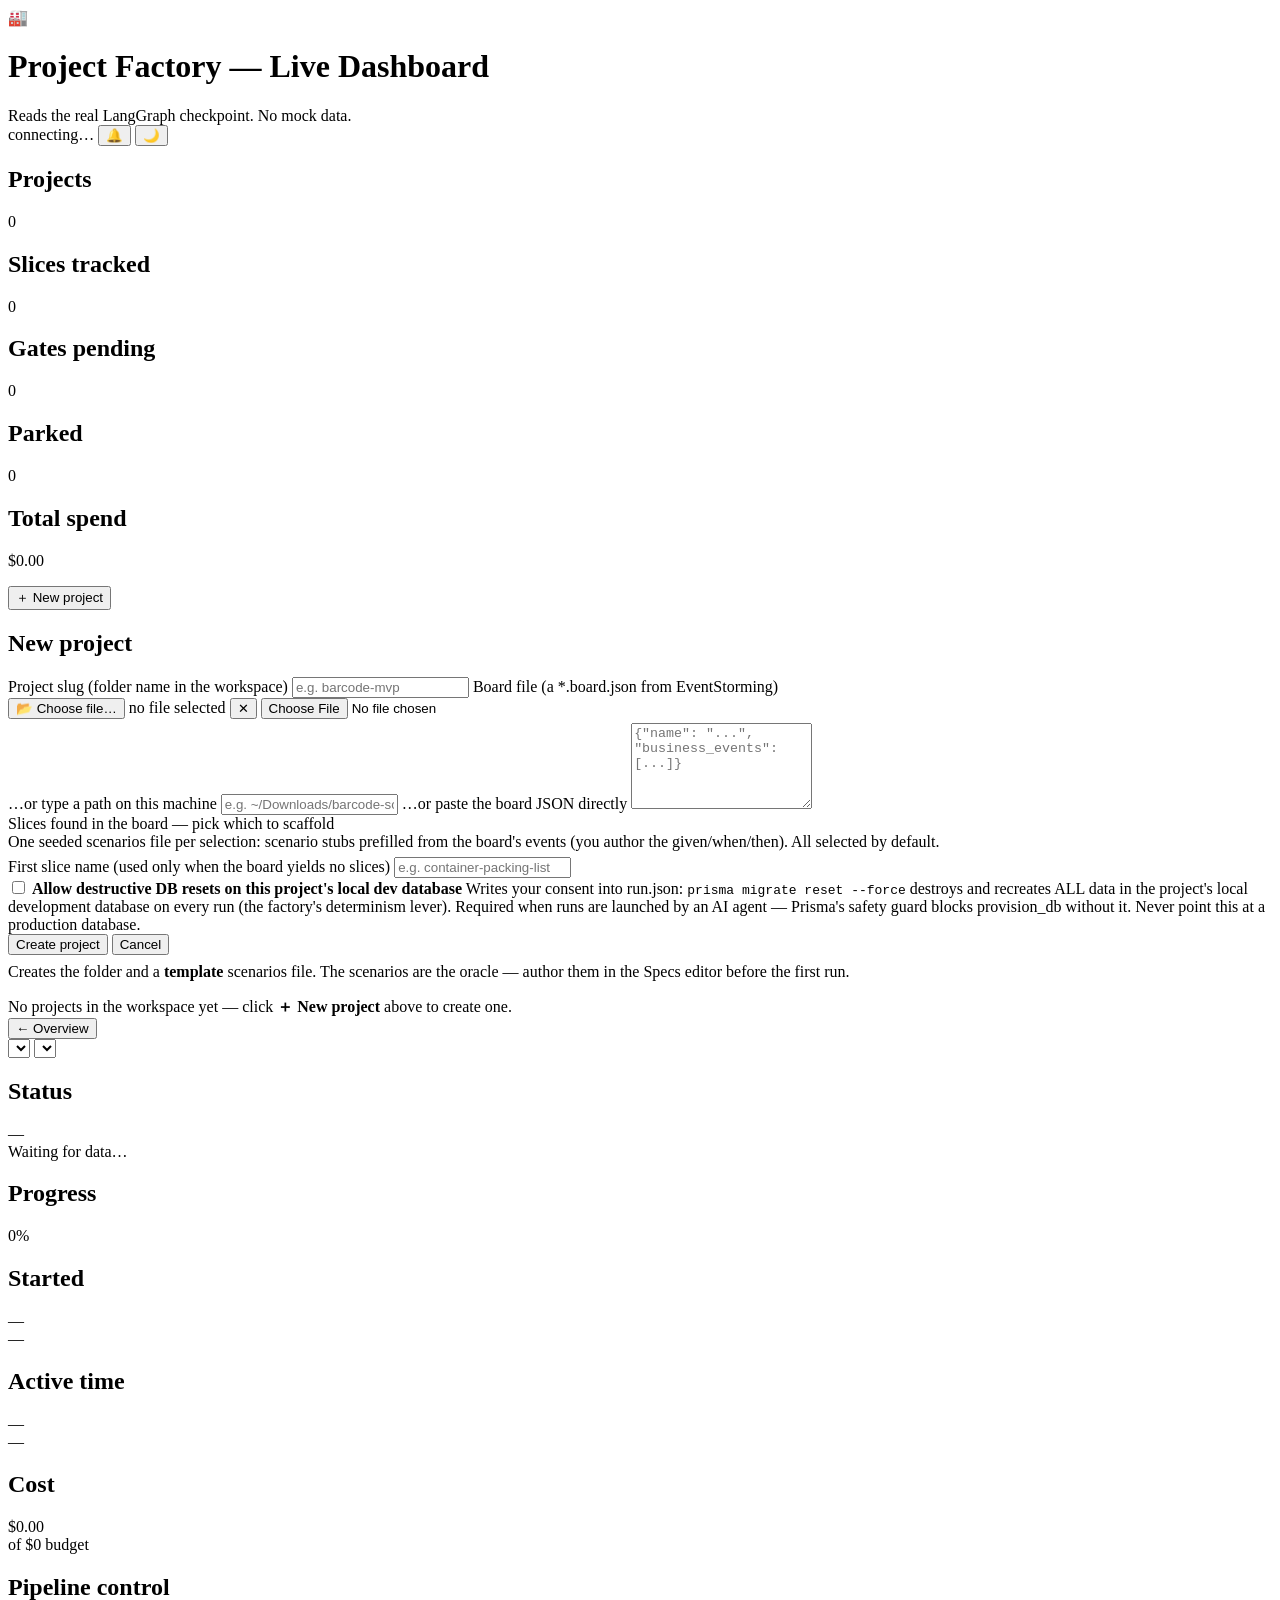
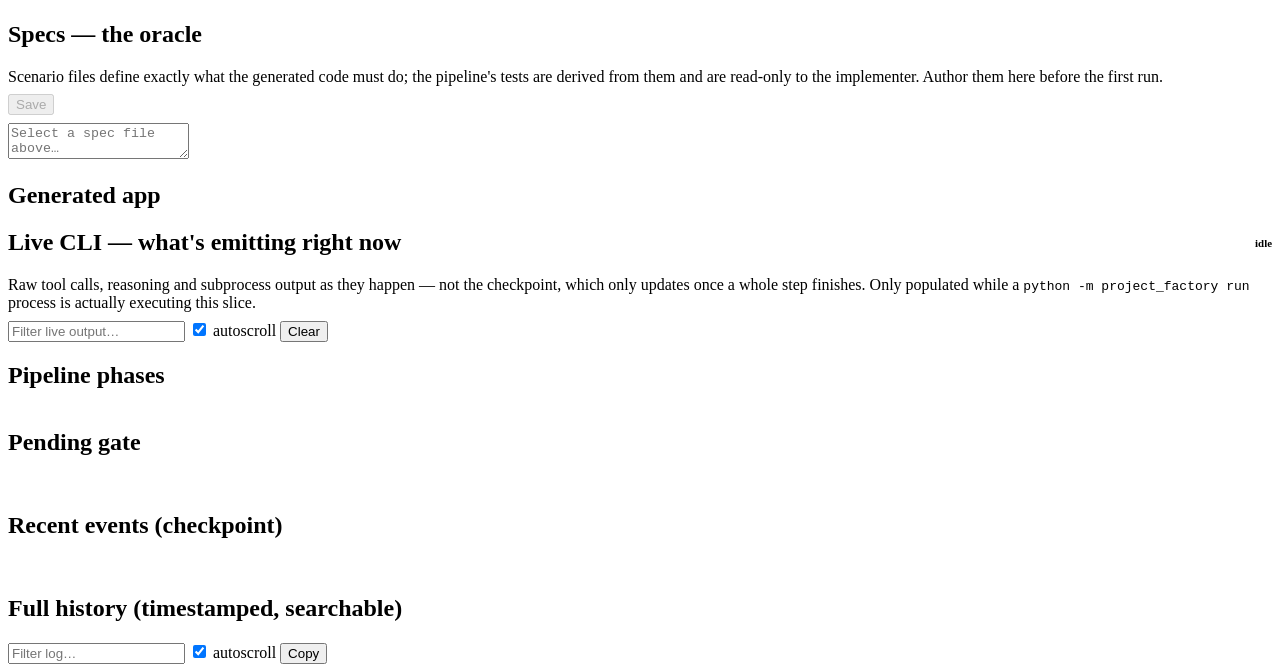
==== dashboard/static/index.html @ 782e82d9 "feat(dashboard): active time + per-step timing from live-log activity spans Wall-clock elapsed (last" ====
<!DOCTYPE html>
<html lang="en">
<head>
<meta charset="UTF-8" />
<meta name="viewport" content="width=device-width, initial-scale=1.0" />
<title>Project Factory — Live Dashboard</title>
<link rel="icon" href="data:image/svg+xml,<svg xmlns=%22http://www.w3.org/2000/svg%22 viewBox=%220 0 100 100%22><text y=%22.9em%22 font-size=%2290%22>🏭</text></svg>" />
<link rel="stylesheet" href="/static/styles.css?v=3" />
</head>
<body>
  <div class="page">
    <div class="topbar">
      <div class="brand">
        <div class="logo">🏭</div>
        <div>
          <h1>Project Factory — Live Dashboard</h1>
          <div class="subtitle">Reads the real LangGraph checkpoint. No mock data.</div>
        </div>
      </div>
      <div class="topbar-actions">
        <span class="badge live" id="conn-badge">connecting…</span>
        <button class="icon-btn" id="notify-btn" title="Enable browser notifications">🔔</button>
        <button class="icon-btn" id="theme-btn" title="Toggle theme">🌙</button>
      </div>
    </div>

    <div class="health-strip" id="health-strip"></div>

    <!-- ===================== OVERVIEW ===================== -->
    <div id="overview-view">
      <div class="grid" style="margin-bottom:16px;">
        <div class="card"><h2>Projects</h2><div class="stat" id="fleet-projects">0</div></div>
        <div class="card"><h2>Slices tracked</h2><div class="stat" id="fleet-slices">0</div></div>
        <div class="card"><h2>Gates pending</h2><div class="stat" id="fleet-gates">0</div></div>
        <div class="card"><h2>Parked</h2><div class="stat" id="fleet-parked">0</div></div>
        <div class="card"><h2>Total spend</h2><div class="stat" id="fleet-cost">$0.00</div></div>
      </div>

      <div class="control-row" style="margin-bottom:16px;">
        <button class="btn btn-primary" id="new-project-btn">＋ New project</button>
        <span class="meta" id="workspace-note"></span>
      </div>

      <div class="card hidden control-form" id="new-project-card" style="margin-bottom:16px;">
        <h2>New project</h2>
        <label class="form-label">Project slug (folder name in the workspace)</label>
        <input id="np-slug" placeholder="e.g. barcode-mvp" />
        <label class="form-label">Board file (a *.board.json from EventStorming)</label>
        <div class="control-row" style="margin-bottom:4px;">
          <button class="btn" id="np-board-pick">📂 Choose file…</button>
          <span class="meta" id="np-board-file-name">no file selected</span>
          <button class="btn hidden" id="np-board-clear">✕</button>
          <input type="file" id="np-board-file" accept=".json,application/json" class="hidden" />
        </div>
        <label class="form-label">…or type a path on this machine</label>
        <input id="np-board-path" placeholder="e.g. ~/Downloads/barcode-sorting-inventory-mvp.board.json" />
        <label class="form-label">…or paste the board JSON directly</label>
        <textarea id="np-board-json" placeholder='{"name": "...", "business_events": [...]}' style="min-height:80px;"></textarea>

        <div id="np-slices" class="hidden">
          <label class="form-label">Slices found in the board — pick which to scaffold</label>
          <div class="meta" style="margin-bottom:6px;">
            One seeded scenarios file per selection: scenario stubs prefilled from the board's events
            (you author the given/when/then). All selected by default.
          </div>
          <div id="np-slices-list"></div>
        </div>

        <div id="np-fallback-slice">
          <label class="form-label">First slice name (used only when the board yields no slices)</label>
          <input id="np-slice-name" placeholder="e.g. container-packing-list" />
        </div>

        <label class="slice-candidate" style="margin-top:10px;">
          <input type="checkbox" id="np-consent" />
          <span><b>Allow destructive DB resets on this project's local dev database</b>
            <span class="meta">Writes your consent into run.json: <code>prisma migrate reset --force</code>
            destroys and recreates ALL data in the project's local development database on every run
            (the factory's determinism lever). Required when runs are launched by an AI agent — Prisma's
            safety guard blocks provision_db without it. Never point this at a production database.</span>
          </span>
        </label>
        <div class="control-row">
          <button class="btn btn-primary" id="np-create">Create project</button>
          <button class="btn" id="np-cancel">Cancel</button>
          <span class="meta" id="np-status"></span>
        </div>
        <div class="meta" style="margin-top:8px;">
          Creates the folder and a <b>template</b> scenarios file. The scenarios are the
          oracle — author them in the Specs editor before the first run.
        </div>
      </div>

      <div class="overview-grid" id="overview-grid"></div>
      <div class="empty-note hidden" id="overview-empty">
        No projects in the workspace yet — click <b>＋ New project</b> above to create one.
      </div>
    </div>

    <!-- ===================== DETAIL ===================== -->
    <div id="detail-view" class="hidden">
      <div class="detail-header">
        <button class="link-btn" id="overview-btn">← Overview</button>
        <div class="detail-title" id="detail-title"></div>
        <div style="flex:1;"></div>
        <select id="project-select"></select>
        <select id="slice-select"></select>
      </div>

      <div class="grid">
        <div class="card">
          <h2>Status</h2>
          <div class="stat" id="status-stat">—</div>
          <div class="meta" id="status-meta">Waiting for data…</div>
        </div>
        <div class="card">
          <h2>Progress</h2>
          <div class="stat" id="progress-stat">0%</div>
          <div class="bar"><div class="bar-fill" id="progress-bar" style="width:0%"></div></div>
        </div>
        <div class="card">
          <h2>Started</h2>
          <div class="stat" id="started-stat">—</div>
          <div class="meta" id="started-meta">—</div>
        </div>
        <div class="card">
          <h2>Active time</h2>
          <div class="stat" id="elapsed-stat">—</div>
          <div class="meta" id="elapsed-meta">—</div>
        </div>
        <div class="card">
          <h2>Cost</h2>
          <div class="stat" id="cost-stat">$0.00</div>
          <div class="meta" id="cost-meta">of $0 budget</div>
          <div class="bar"><div class="bar-fill" id="cost-bar" style="width:0%"></div></div>
          <div class="cost-agents" id="cost-agents"></div>
        </div>
      </div>

      <div class="card" style="margin-top:16px;">
        <h2>Pipeline control</h2>
        <div id="control-panel"></div>
      </div>

      <div class="card" style="margin-top:16px;">
        <h2>Specs — the oracle</h2>
        <div class="meta" style="margin-bottom:8px;">
          Scenario files define exactly what the generated code must do; the pipeline's tests are derived
          from them and are read-only to the implementer. Author them here before the first run.
        </div>
        <div class="control-row" style="margin-bottom:8px;">
          <span id="spec-tabs"></span>
          <span style="flex:1;"></span>
          <button class="btn btn-primary" id="spec-save" disabled>Save</button>
          <span class="meta" id="spec-status"></span>
        </div>
        <textarea id="spec-editor" class="spec-editor" spellcheck="false"
                  placeholder="Select a spec file above…"></textarea>
      </div>

      <div class="card hidden" id="stack-card" style="margin-top:16px;">
        <h2>Generated app</h2>
        <div class="meta" id="stack-meta"></div>
        <div class="stack-links" id="stack-links"></div>
        <div class="meta" id="stack-repo"></div>
      </div>

      <div class="card" style="margin-top:16px;">
        <h2 style="display:flex; align-items:center; gap:8px;">
          Live CLI — what's emitting right now
          <span class="badge" id="live-badge" style="margin-left:auto; font-size:0.68rem;">idle</span>
        </h2>
        <div class="meta" style="margin-bottom:8px;">
          Raw tool calls, reasoning and subprocess output as they happen — not the checkpoint, which only
          updates once a whole step finishes. Only populated while a <code>python -m project_factory run</code>
          process is actually executing this slice.
        </div>
        <div class="log-toolbar">
          <input type="text" id="live-search" placeholder="Filter live output…" />
          <label><input type="checkbox" id="live-autoscroll" checked /> autoscroll</label>
          <button class="copy-btn" id="live-clear">Clear</button>
        </div>
        <div class="log" id="live-log"></div>
      </div>

      <div class="grid" style="grid-template-columns: 1.3fr 1fr; margin-top: 16px; align-items: start;">
        <div class="card">
          <h2>Pipeline phases</h2>
          <ul class="phases" id="phases"></ul>
        </div>

        <div style="display:flex; flex-direction:column; gap:16px;">
          <div class="card hidden" id="gate-card">
            <h2>Pending gate</h2>
            <div class="gate-panel" id="gate-panel"></div>
          </div>
          <div class="card">
            <h2>Recent events (checkpoint)</h2>
            <div class="log" id="log"></div>
          </div>
          <div class="card">
            <h2>Full history (timestamped, searchable)</h2>
            <div class="log-toolbar">
              <input type="text" id="log-search" placeholder="Filter log…" />
              <label><input type="checkbox" id="log-autoscroll" checked /> autoscroll</label>
              <button class="copy-btn" id="log-copy">Copy</button>
            </div>
            <div class="log" id="activity-log"></div>
          </div>
        </div>
      </div>
    </div>
  </div>

<script src="/static/app.js?v=3"></script>
</body>
</html>
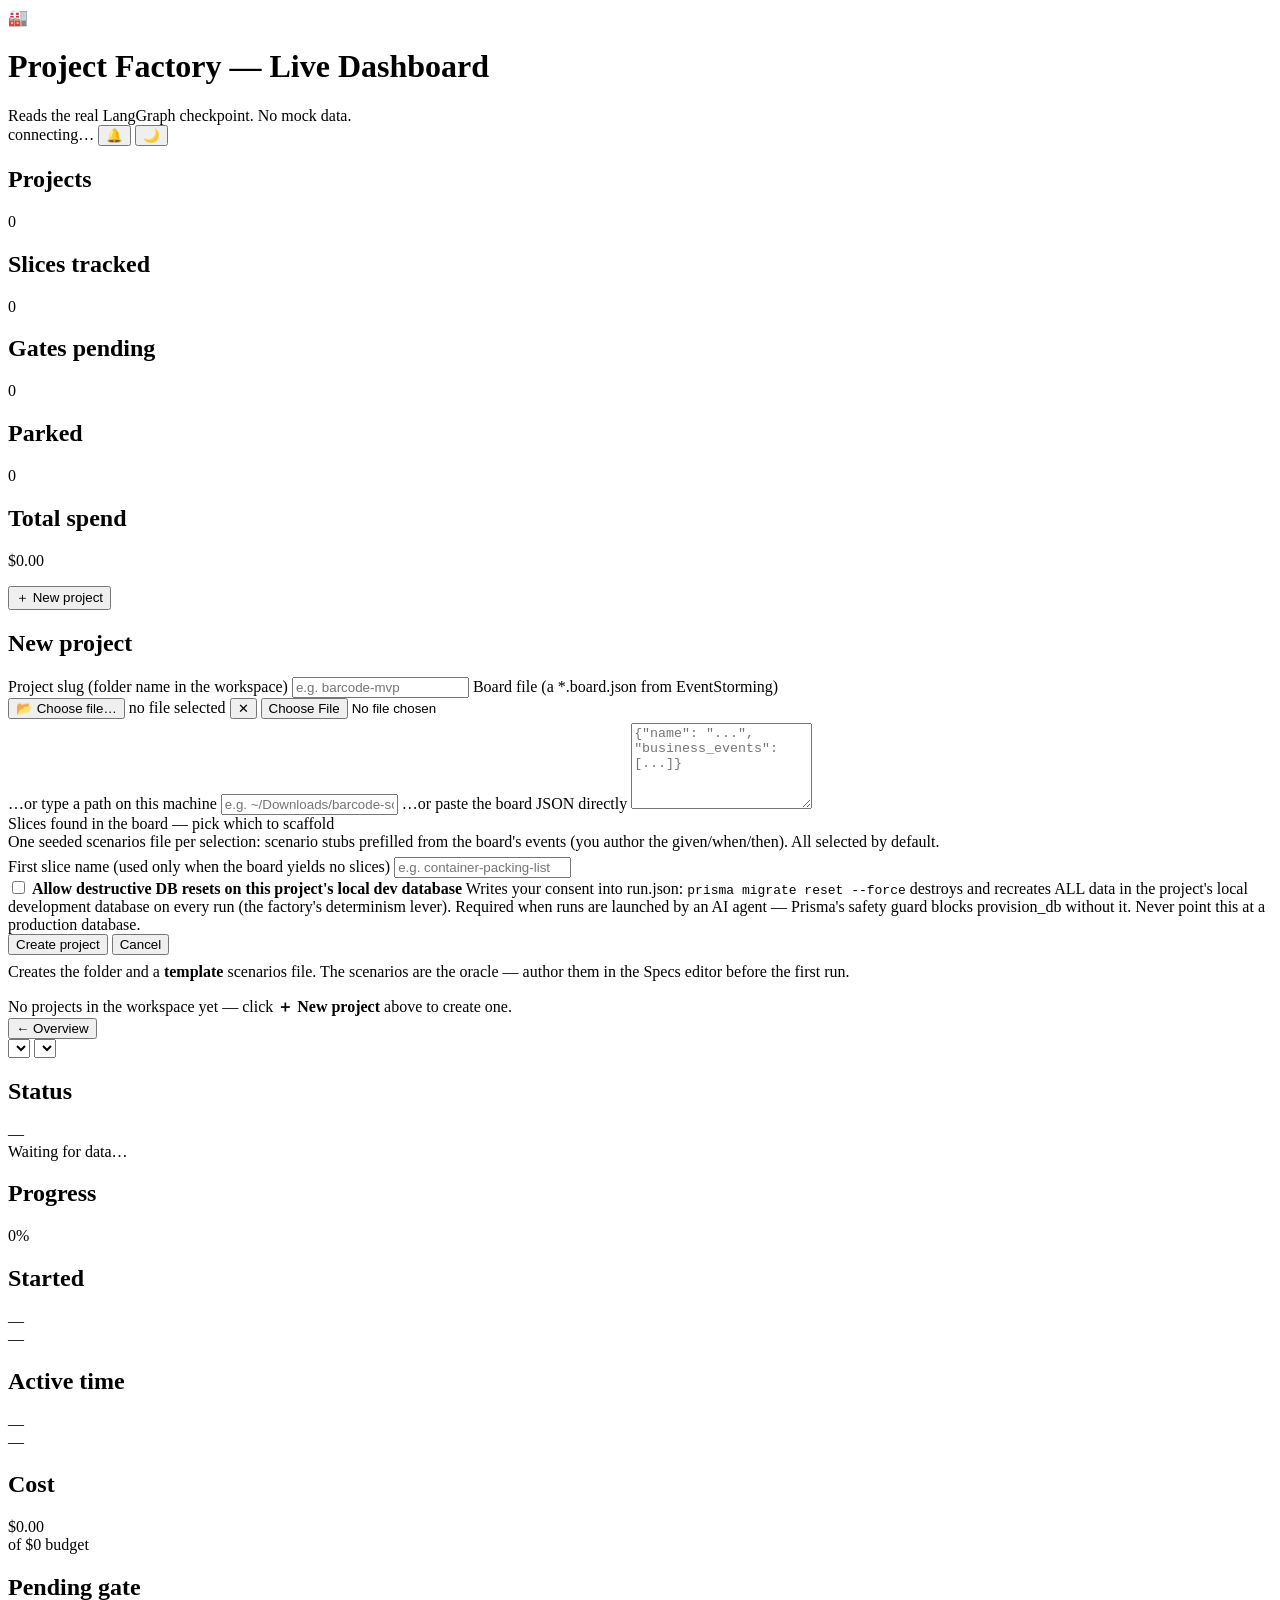
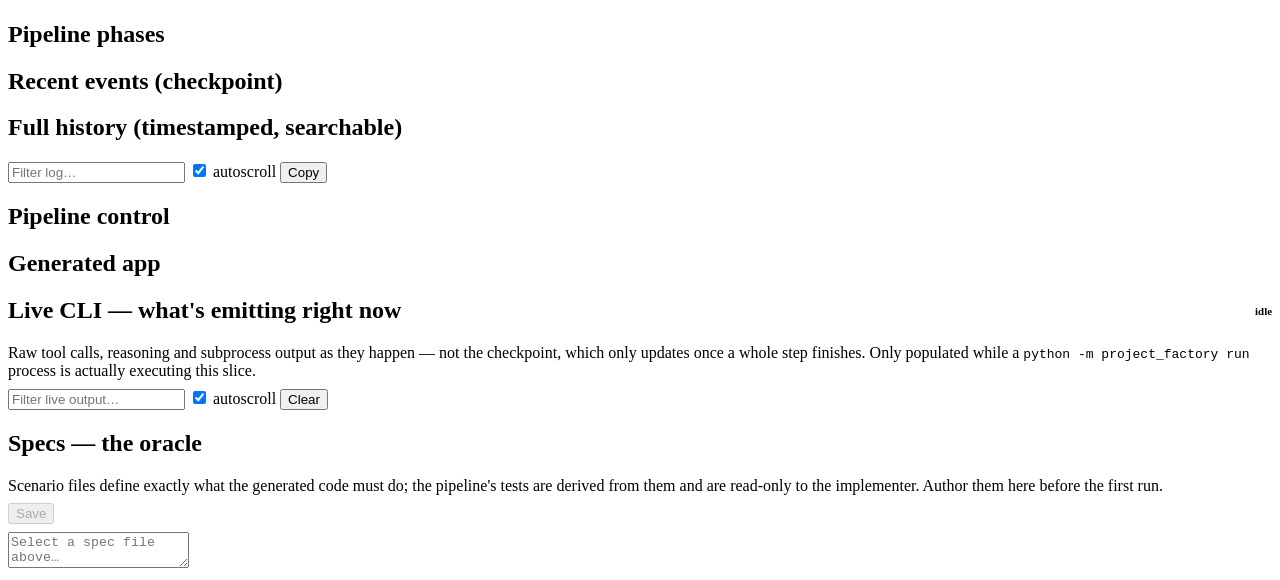
==== commit ccec7448: "feat(dashboard): two-column detail layout, gate banner, hover cost breakdown - Pipeline phases promo" ====
--- a/dashboard/static/index.html
+++ b/dashboard/static/index.html
@@ -5,7 +5,7 @@
 <meta name="viewport" content="width=device-width, initial-scale=1.0" />
 <title>Project Factory — Live Dashboard</title>
 <link rel="icon" href="data:image/svg+xml,<svg xmlns=%22http://www.w3.org/2000/svg%22 viewBox=%220 0 100 100%22><text y=%22.9em%22 font-size=%2290%22>🏭</text></svg>" />
-<link rel="stylesheet" href="/static/styles.css?v=3" />
+<link rel="stylesheet" href="/static/styles.css?v=5" />
 </head>
 <body>
   <div class="page">
@@ -128,7 +128,7 @@
           <div class="stat" id="elapsed-stat">—</div>
           <div class="meta" id="elapsed-meta">—</div>
         </div>
-        <div class="card">
+        <div class="card cost-card">
           <h2>Cost</h2>
           <div class="stat" id="cost-stat">$0.00</div>
           <div class="meta" id="cost-meta">of $0 budget</div>
@@ -137,62 +137,19 @@
         </div>
       </div>
 
-      <div class="card" style="margin-top:16px;">
-        <h2>Pipeline control</h2>
-        <div id="control-panel"></div>
-      </div>
-
-      <div class="card" style="margin-top:16px;">
-        <h2>Specs — the oracle</h2>
-        <div class="meta" style="margin-bottom:8px;">
-          Scenario files define exactly what the generated code must do; the pipeline's tests are derived
-          from them and are read-only to the implementer. Author them here before the first run.
-        </div>
-        <div class="control-row" style="margin-bottom:8px;">
-          <span id="spec-tabs"></span>
-          <span style="flex:1;"></span>
-          <button class="btn btn-primary" id="spec-save" disabled>Save</button>
-          <span class="meta" id="spec-status"></span>
-        </div>
-        <textarea id="spec-editor" class="spec-editor" spellcheck="false"
-                  placeholder="Select a spec file above…"></textarea>
-      </div>
-
-      <div class="card hidden" id="stack-card" style="margin-top:16px;">
-        <h2>Generated app</h2>
-        <div class="meta" id="stack-meta"></div>
-        <div class="stack-links" id="stack-links"></div>
-        <div class="meta" id="stack-repo"></div>
-      </div>
-
-      <div class="card" style="margin-top:16px;">
-        <h2 style="display:flex; align-items:center; gap:8px;">
-          Live CLI — what's emitting right now
-          <span class="badge" id="live-badge" style="margin-left:auto; font-size:0.68rem;">idle</span>
-        </h2>
-        <div class="meta" style="margin-bottom:8px;">
-          Raw tool calls, reasoning and subprocess output as they happen — not the checkpoint, which only
-          updates once a whole step finishes. Only populated while a <code>python -m project_factory run</code>
-          process is actually executing this slice.
-        </div>
-        <div class="log-toolbar">
-          <input type="text" id="live-search" placeholder="Filter live output…" />
-          <label><input type="checkbox" id="live-autoscroll" checked /> autoscroll</label>
-          <button class="copy-btn" id="live-clear">Clear</button>
-        </div>
-        <div class="log" id="live-log"></div>
-      </div>
-
-      <div class="grid" style="grid-template-columns: 1.3fr 1fr; margin-top: 16px; align-items: start;">
-        <div class="card">
-          <h2>Pipeline phases</h2>
-          <ul class="phases" id="phases"></ul>
-        </div>
-
-        <div style="display:flex; flex-direction:column; gap:16px;">
-          <div class="card hidden" id="gate-card">
-            <h2>Pending gate</h2>
-            <div class="gate-panel" id="gate-panel"></div>
+      <!-- A pending gate is the one thing that needs a HUMAN — full-width
+           banner above everything so it can't be missed. -->
+      <div class="card hidden gate-banner" id="gate-card" style="margin-top:16px;">
+        <h2>Pending gate</h2>
+        <div class="gate-panel" id="gate-panel"></div>
+      </div>
+
+      <!-- Left: the pipeline story (phases first). Right: operational panels. -->
+      <div class="detail-columns" style="margin-top:16px;">
+        <div class="detail-col">
+          <div class="card">
+            <h2>Pipeline phases</h2>
+            <ul class="phases" id="phases"></ul>
           </div>
           <div class="card">
             <h2>Recent events (checkpoint)</h2>
@@ -208,10 +165,55 @@
             <div class="log" id="activity-log"></div>
           </div>
         </div>
+
+        <div class="detail-col">
+          <div class="card">
+            <h2>Pipeline control</h2>
+            <div id="control-panel"></div>
+          </div>
+          <div class="card hidden" id="stack-card">
+            <h2>Generated app</h2>
+            <div class="meta" id="stack-meta"></div>
+            <div class="stack-links" id="stack-links"></div>
+            <div class="meta" id="stack-repo"></div>
+          </div>
+          <div class="card">
+            <h2 style="display:flex; align-items:center; gap:8px;">
+              Live CLI — what's emitting right now
+              <span class="badge" id="live-badge" style="margin-left:auto; font-size:0.68rem;">idle</span>
+            </h2>
+            <div class="meta" style="margin-bottom:8px;">
+              Raw tool calls, reasoning and subprocess output as they happen — not the checkpoint, which only
+              updates once a whole step finishes. Only populated while a <code>python -m project_factory run</code>
+              process is actually executing this slice.
+            </div>
+            <div class="log-toolbar">
+              <input type="text" id="live-search" placeholder="Filter live output…" />
+              <label><input type="checkbox" id="live-autoscroll" checked /> autoscroll</label>
+              <button class="copy-btn" id="live-clear">Clear</button>
+            </div>
+            <div class="log" id="live-log"></div>
+          </div>
+          <div class="card">
+            <h2>Specs — the oracle</h2>
+            <div class="meta" style="margin-bottom:8px;">
+              Scenario files define exactly what the generated code must do; the pipeline's tests are derived
+              from them and are read-only to the implementer. Author them here before the first run.
+            </div>
+            <div class="control-row" style="margin-bottom:8px;">
+              <span id="spec-tabs"></span>
+              <span style="flex:1;"></span>
+              <button class="btn btn-primary" id="spec-save" disabled>Save</button>
+              <span class="meta" id="spec-status"></span>
+            </div>
+            <textarea id="spec-editor" class="spec-editor" spellcheck="false"
+                      placeholder="Select a spec file above…"></textarea>
+          </div>
+        </div>
       </div>
     </div>
   </div>
 
-<script src="/static/app.js?v=3"></script>
+<script src="/static/app.js?v=5"></script>
 </body>
 </html>
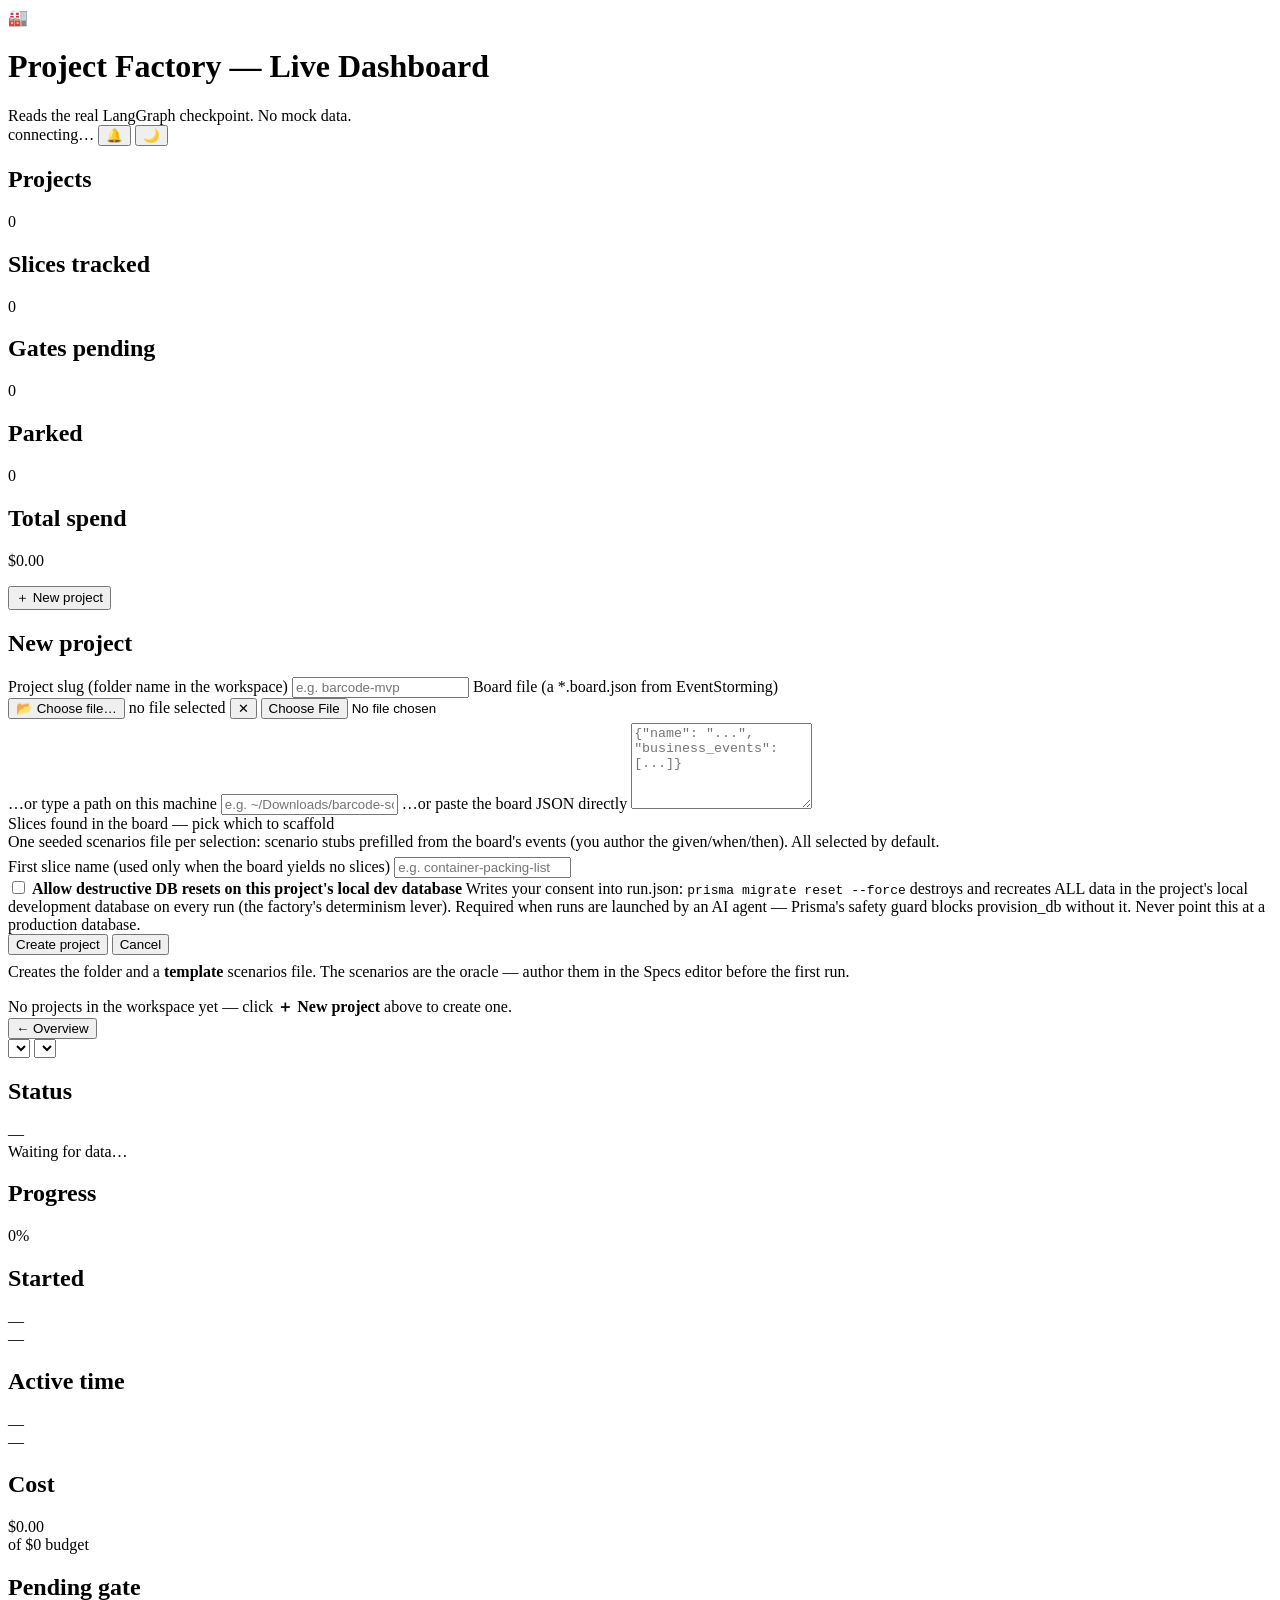
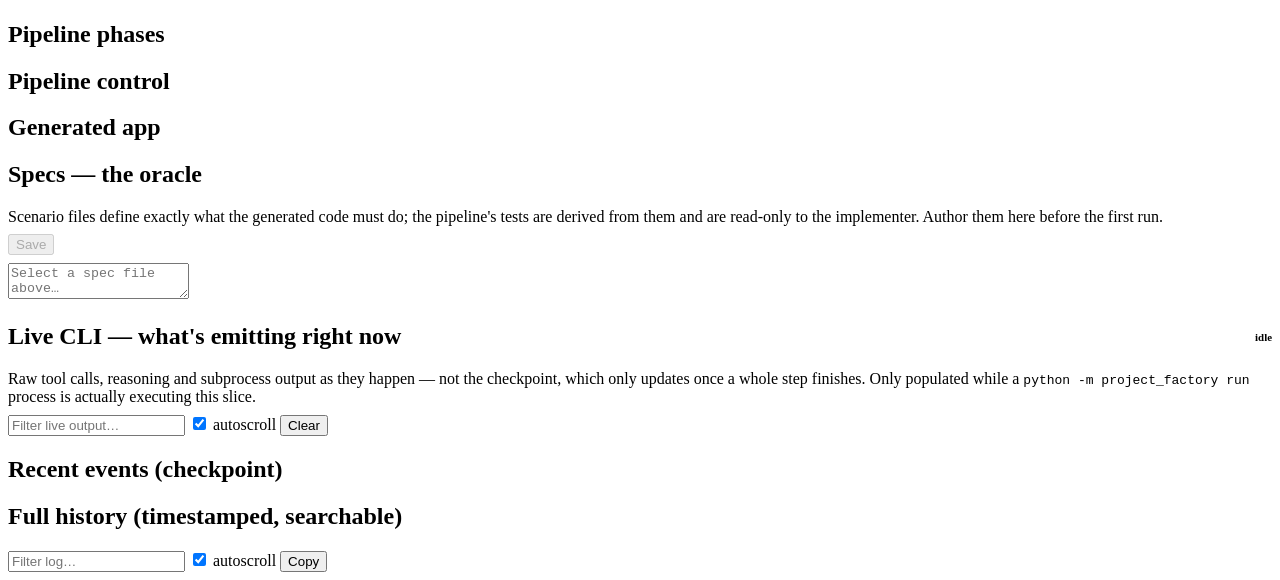
==== commit d161e8a7: "feat(dashboard): Live CLI full-width under phases; Specs takes its right-column slot Raw CLI lines a" ====
--- a/dashboard/static/index.html
+++ b/dashboard/static/index.html
@@ -5,7 +5,7 @@
 <meta name="viewport" content="width=device-width, initial-scale=1.0" />
 <title>Project Factory — Live Dashboard</title>
 <link rel="icon" href="data:image/svg+xml,<svg xmlns=%22http://www.w3.org/2000/svg%22 viewBox=%220 0 100 100%22><text y=%22.9em%22 font-size=%2290%22>🏭</text></svg>" />
-<link rel="stylesheet" href="/static/styles.css?v=5" />
+<link rel="stylesheet" href="/static/styles.css?v=6" />
 </head>
 <body>
   <div class="page">
@@ -144,26 +144,13 @@
         <div class="gate-panel" id="gate-panel"></div>
       </div>
 
-      <!-- Left: the pipeline story (phases first). Right: operational panels. -->
+      <!-- Left: the pipeline phases. Right: operational panels. -->
       <div class="detail-columns" style="margin-top:16px;">
         <div class="detail-col">
           <div class="card">
             <h2>Pipeline phases</h2>
             <ul class="phases" id="phases"></ul>
           </div>
-          <div class="card">
-            <h2>Recent events (checkpoint)</h2>
-            <div class="log" id="log"></div>
-          </div>
-          <div class="card">
-            <h2>Full history (timestamped, searchable)</h2>
-            <div class="log-toolbar">
-              <input type="text" id="log-search" placeholder="Filter log…" />
-              <label><input type="checkbox" id="log-autoscroll" checked /> autoscroll</label>
-              <button class="copy-btn" id="log-copy">Copy</button>
-            </div>
-            <div class="log" id="activity-log"></div>
-          </div>
         </div>
 
         <div class="detail-col">
@@ -176,23 +163,6 @@
             <div class="meta" id="stack-meta"></div>
             <div class="stack-links" id="stack-links"></div>
             <div class="meta" id="stack-repo"></div>
-          </div>
-          <div class="card">
-            <h2 style="display:flex; align-items:center; gap:8px;">
-              Live CLI — what's emitting right now
-              <span class="badge" id="live-badge" style="margin-left:auto; font-size:0.68rem;">idle</span>
-            </h2>
-            <div class="meta" style="margin-bottom:8px;">
-              Raw tool calls, reasoning and subprocess output as they happen — not the checkpoint, which only
-              updates once a whole step finishes. Only populated while a <code>python -m project_factory run</code>
-              process is actually executing this slice.
-            </div>
-            <div class="log-toolbar">
-              <input type="text" id="live-search" placeholder="Filter live output…" />
-              <label><input type="checkbox" id="live-autoscroll" checked /> autoscroll</label>
-              <button class="copy-btn" id="live-clear">Clear</button>
-            </div>
-            <div class="log" id="live-log"></div>
           </div>
           <div class="card">
             <h2>Specs — the oracle</h2>
@@ -211,6 +181,42 @@
           </div>
         </div>
       </div>
+
+      <!-- Live CLI stretches the full width under the phases: raw output
+           lines are long, they deserve the whole viewport. -->
+      <div class="card" style="margin-top:16px;">
+        <h2 style="display:flex; align-items:center; gap:8px;">
+          Live CLI — what's emitting right now
+          <span class="badge" id="live-badge" style="margin-left:auto; font-size:0.68rem;">idle</span>
+        </h2>
+        <div class="meta" style="margin-bottom:8px;">
+          Raw tool calls, reasoning and subprocess output as they happen — not the checkpoint, which only
+          updates once a whole step finishes. Only populated while a <code>python -m project_factory run</code>
+          process is actually executing this slice.
+        </div>
+        <div class="log-toolbar">
+          <input type="text" id="live-search" placeholder="Filter live output…" />
+          <label><input type="checkbox" id="live-autoscroll" checked /> autoscroll</label>
+          <button class="copy-btn" id="live-clear">Clear</button>
+        </div>
+        <div class="log" id="live-log"></div>
+      </div>
+
+      <div class="detail-columns" style="margin-top:16px; grid-template-columns: 1fr 1fr;">
+        <div class="card">
+          <h2>Recent events (checkpoint)</h2>
+          <div class="log" id="log"></div>
+        </div>
+        <div class="card">
+          <h2>Full history (timestamped, searchable)</h2>
+          <div class="log-toolbar">
+            <input type="text" id="log-search" placeholder="Filter log…" />
+            <label><input type="checkbox" id="log-autoscroll" checked /> autoscroll</label>
+            <button class="copy-btn" id="log-copy">Copy</button>
+          </div>
+          <div class="log" id="activity-log"></div>
+        </div>
+      </div>
     </div>
   </div>
 
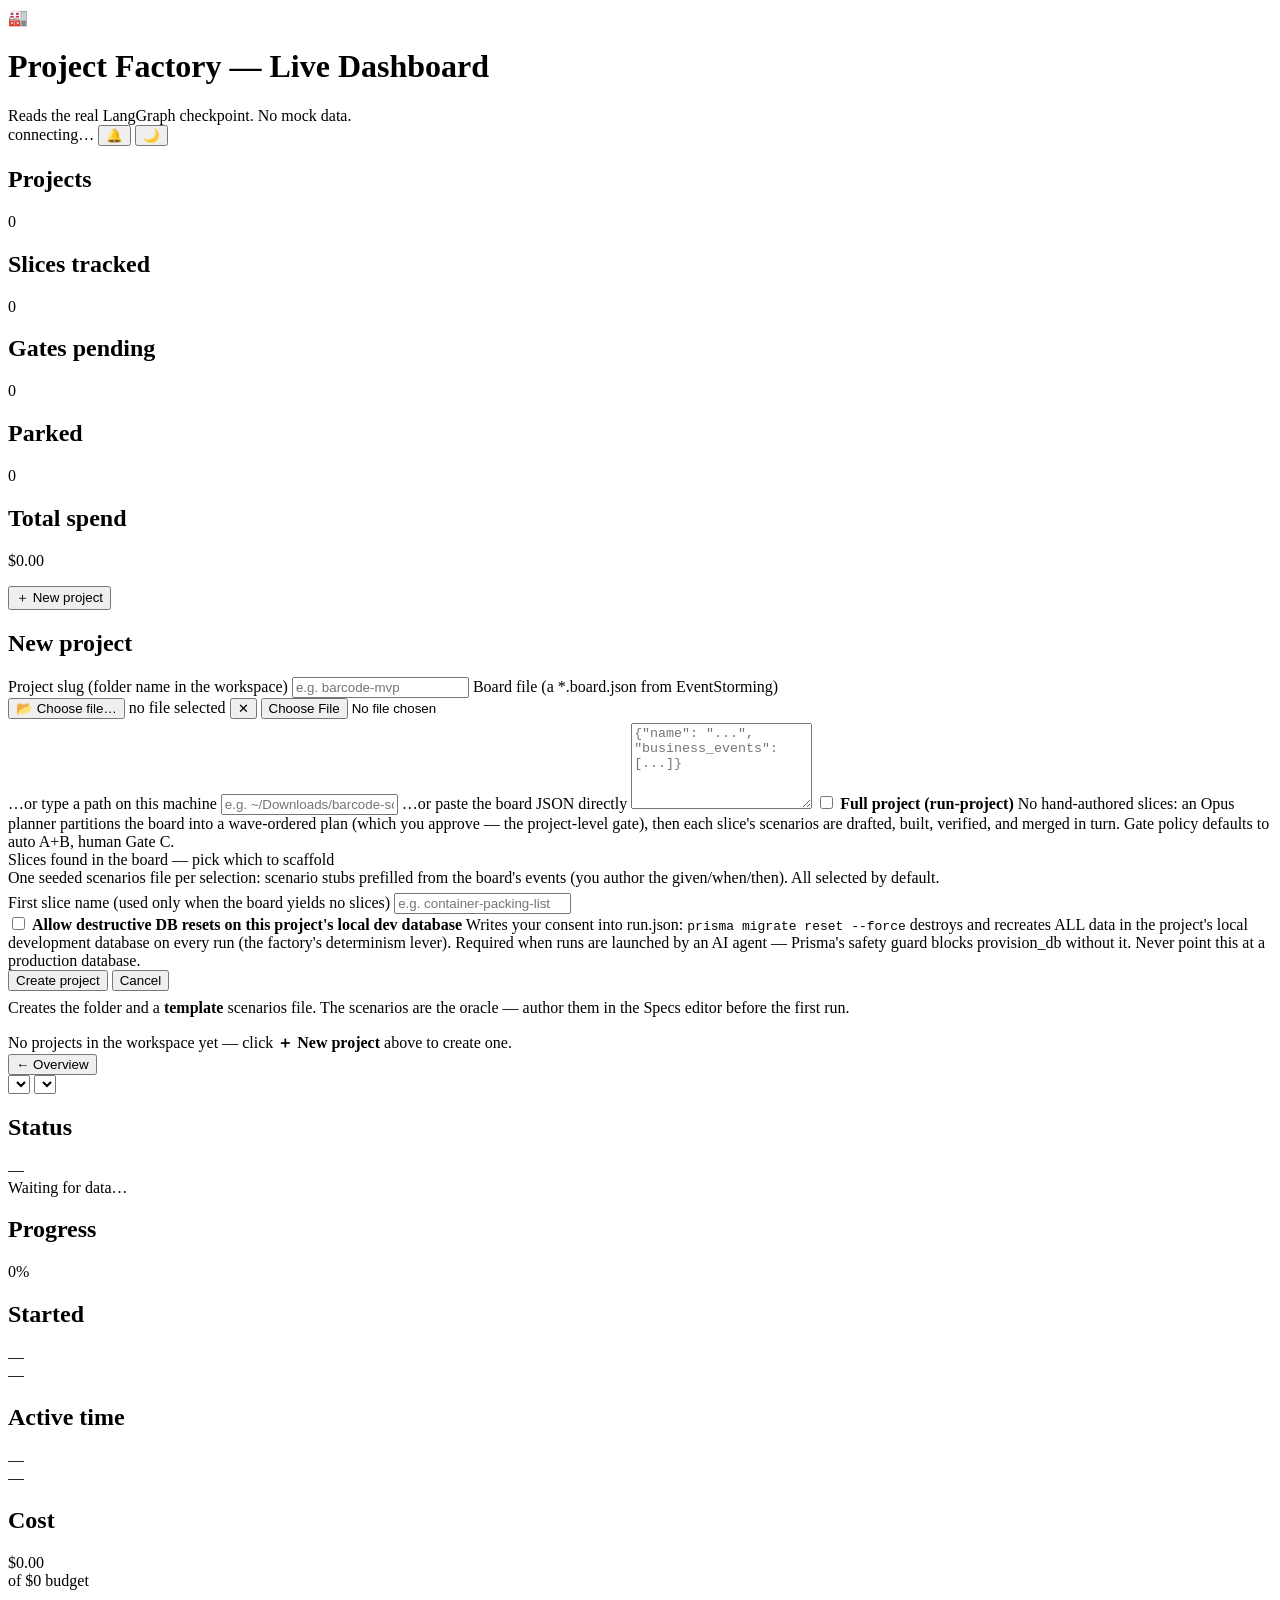
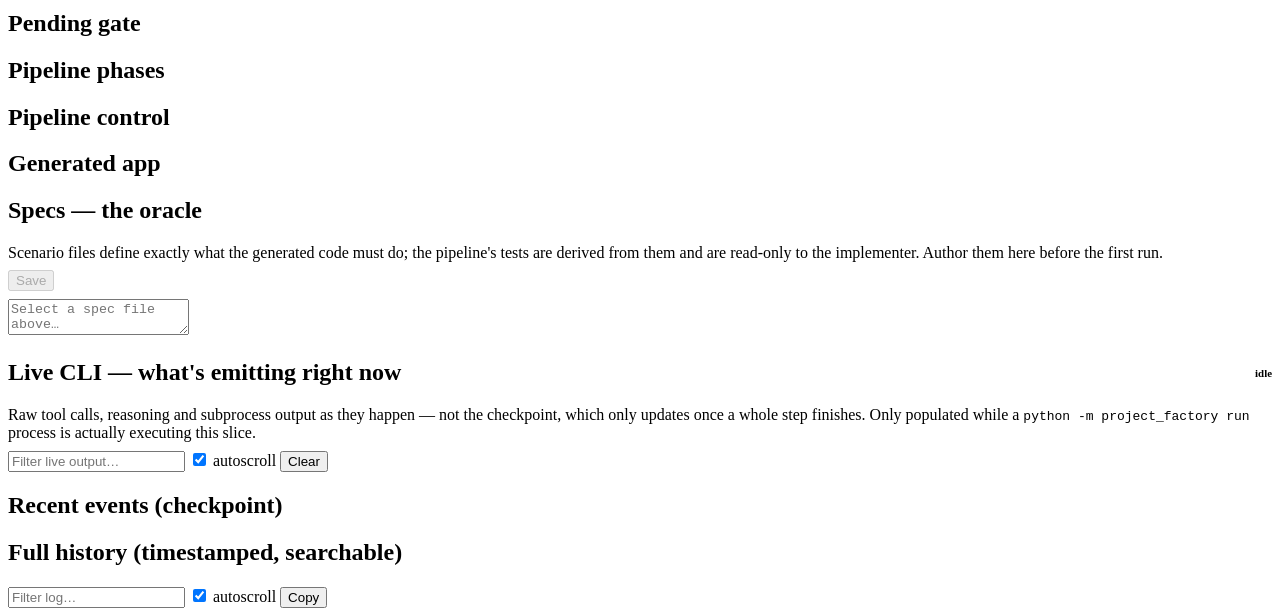
==== commit df9fc7a9: "feat: run-project — drive a complete project from one board JSON Plan → draft oracles → build → veri" ====
--- a/dashboard/static/index.html
+++ b/dashboard/static/index.html
@@ -57,6 +57,16 @@
         <label class="form-label">…or paste the board JSON directly</label>
         <textarea id="np-board-json" placeholder='{"name": "...", "business_events": [...]}' style="min-height:80px;"></textarea>
 
+        <label class="slice-candidate" style="margin-top:10px;">
+          <input type="checkbox" id="np-project-mode" />
+          <span><b>Full project (run-project)</b>
+            <span class="meta">No hand-authored slices: an Opus planner partitions the board into a
+            wave-ordered plan (which you approve — the project-level gate), then each slice's
+            scenarios are drafted, built, verified, and merged in turn. Gate policy defaults to
+            auto A+B, human Gate C.</span>
+          </span>
+        </label>
+
         <div id="np-slices" class="hidden">
           <label class="form-label">Slices found in the board — pick which to scaffold</label>
           <div class="meta" style="margin-bottom:6px;">
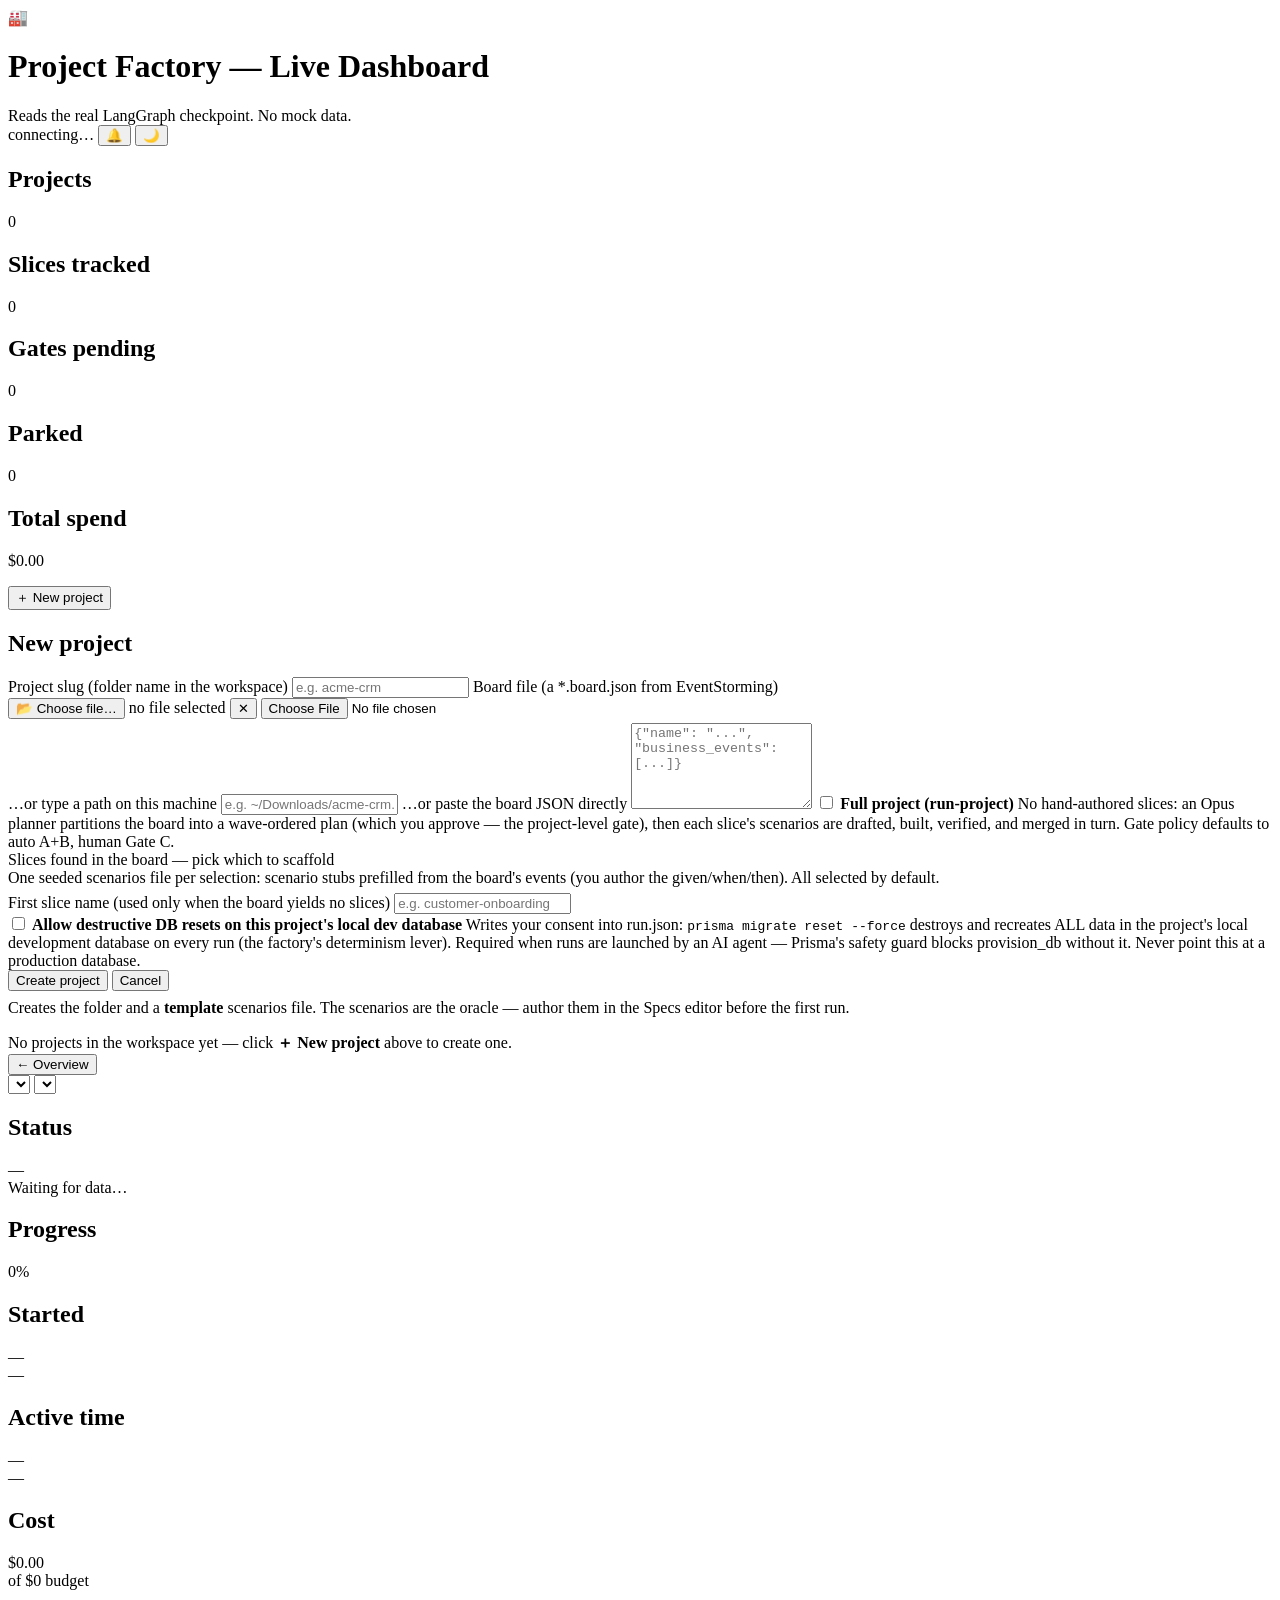
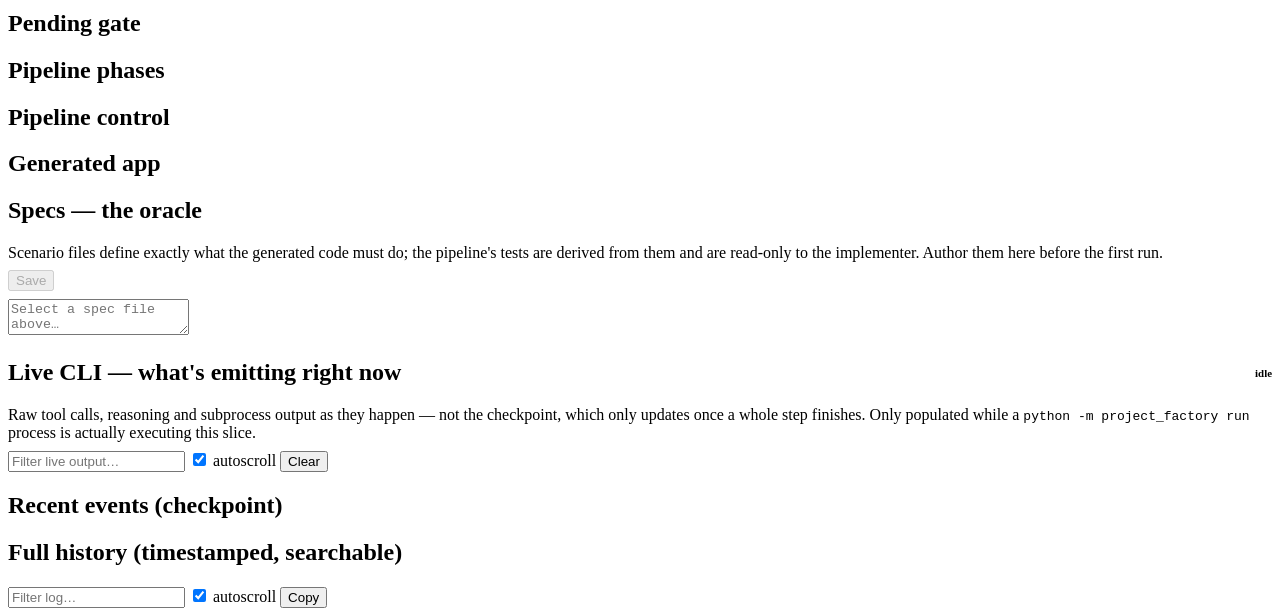
==== commit 069b38a4: "fix: strip domain vocabulary from prompts and wire the leak guard to a test `harness.check_prompt_le" ====
--- a/dashboard/static/index.html
+++ b/dashboard/static/index.html
@@ -44,7 +44,7 @@
       <div class="card hidden control-form" id="new-project-card" style="margin-bottom:16px;">
         <h2>New project</h2>
         <label class="form-label">Project slug (folder name in the workspace)</label>
-        <input id="np-slug" placeholder="e.g. barcode-mvp" />
+        <input id="np-slug" placeholder="e.g. acme-crm" />
         <label class="form-label">Board file (a *.board.json from EventStorming)</label>
         <div class="control-row" style="margin-bottom:4px;">
           <button class="btn" id="np-board-pick">📂 Choose file…</button>
@@ -53,7 +53,7 @@
           <input type="file" id="np-board-file" accept=".json,application/json" class="hidden" />
         </div>
         <label class="form-label">…or type a path on this machine</label>
-        <input id="np-board-path" placeholder="e.g. ~/Downloads/barcode-sorting-inventory-mvp.board.json" />
+        <input id="np-board-path" placeholder="e.g. ~/Downloads/acme-crm.board.json" />
         <label class="form-label">…or paste the board JSON directly</label>
         <textarea id="np-board-json" placeholder='{"name": "...", "business_events": [...]}' style="min-height:80px;"></textarea>
 
@@ -78,7 +78,7 @@
 
         <div id="np-fallback-slice">
           <label class="form-label">First slice name (used only when the board yields no slices)</label>
-          <input id="np-slice-name" placeholder="e.g. container-packing-list" />
+          <input id="np-slice-name" placeholder="e.g. customer-onboarding" />
         </div>
 
         <label class="slice-candidate" style="margin-top:10px;">
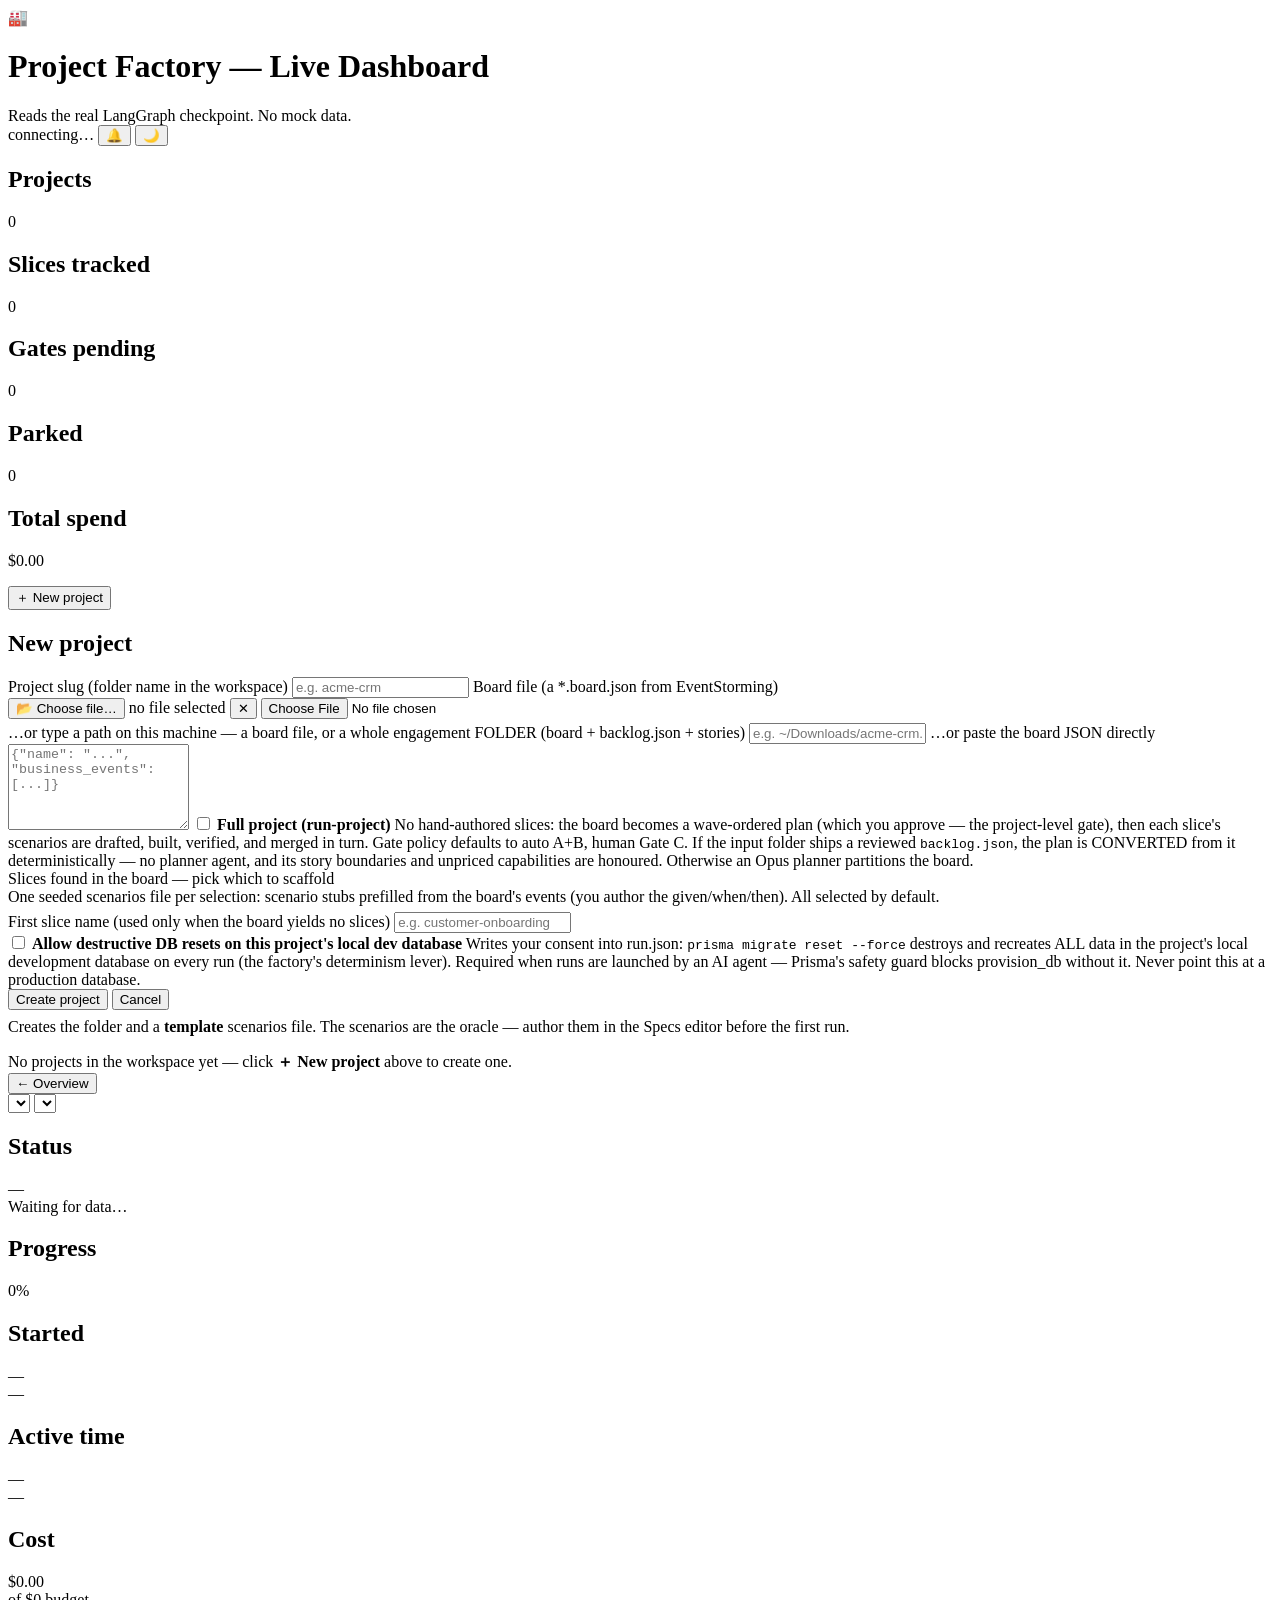
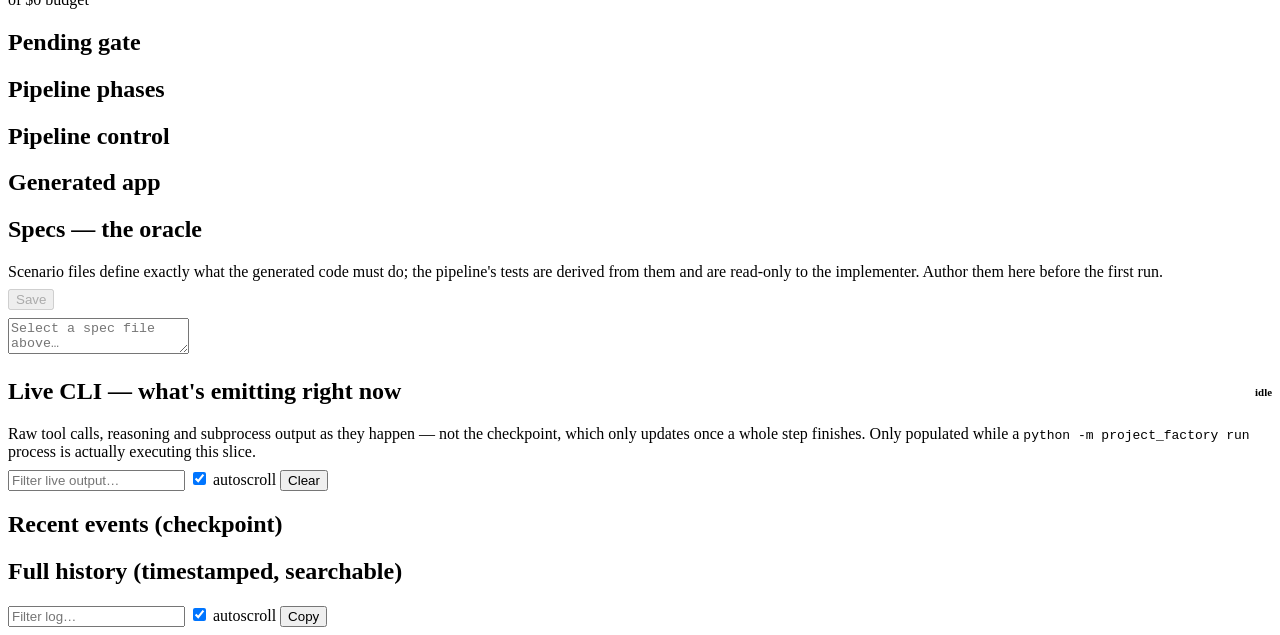
==== commit 250f7fa2: "feat: accept a whole engagement folder as project input, not just one board The backlog-folder work " ====
--- a/dashboard/static/index.html
+++ b/dashboard/static/index.html
@@ -52,18 +52,22 @@
           <button class="btn hidden" id="np-board-clear">✕</button>
           <input type="file" id="np-board-file" accept=".json,application/json" class="hidden" />
         </div>
-        <label class="form-label">…or type a path on this machine</label>
-        <input id="np-board-path" placeholder="e.g. ~/Downloads/acme-crm.board.json" />
+        <label class="form-label">…or type a path on this machine — a board file,
+          or a whole engagement FOLDER (board + backlog.json + stories)</label>
+        <input id="np-board-path" placeholder="e.g. ~/Downloads/acme-crm.board.json — or ~/Downloads/acme-crm/" />
         <label class="form-label">…or paste the board JSON directly</label>
         <textarea id="np-board-json" placeholder='{"name": "...", "business_events": [...]}' style="min-height:80px;"></textarea>
 
         <label class="slice-candidate" style="margin-top:10px;">
           <input type="checkbox" id="np-project-mode" />
           <span><b>Full project (run-project)</b>
-            <span class="meta">No hand-authored slices: an Opus planner partitions the board into a
-            wave-ordered plan (which you approve — the project-level gate), then each slice's
-            scenarios are drafted, built, verified, and merged in turn. Gate policy defaults to
-            auto A+B, human Gate C.</span>
+            <span class="meta">No hand-authored slices: the board becomes a wave-ordered plan
+            (which you approve — the project-level gate), then each slice's scenarios are
+            drafted, built, verified, and merged in turn. Gate policy defaults to
+            auto A+B, human Gate C. If the input folder ships a reviewed
+            <code>backlog.json</code>, the plan is CONVERTED from it deterministically —
+            no planner agent, and its story boundaries and unpriced capabilities are
+            honoured. Otherwise an Opus planner partitions the board.</span>
           </span>
         </label>
 
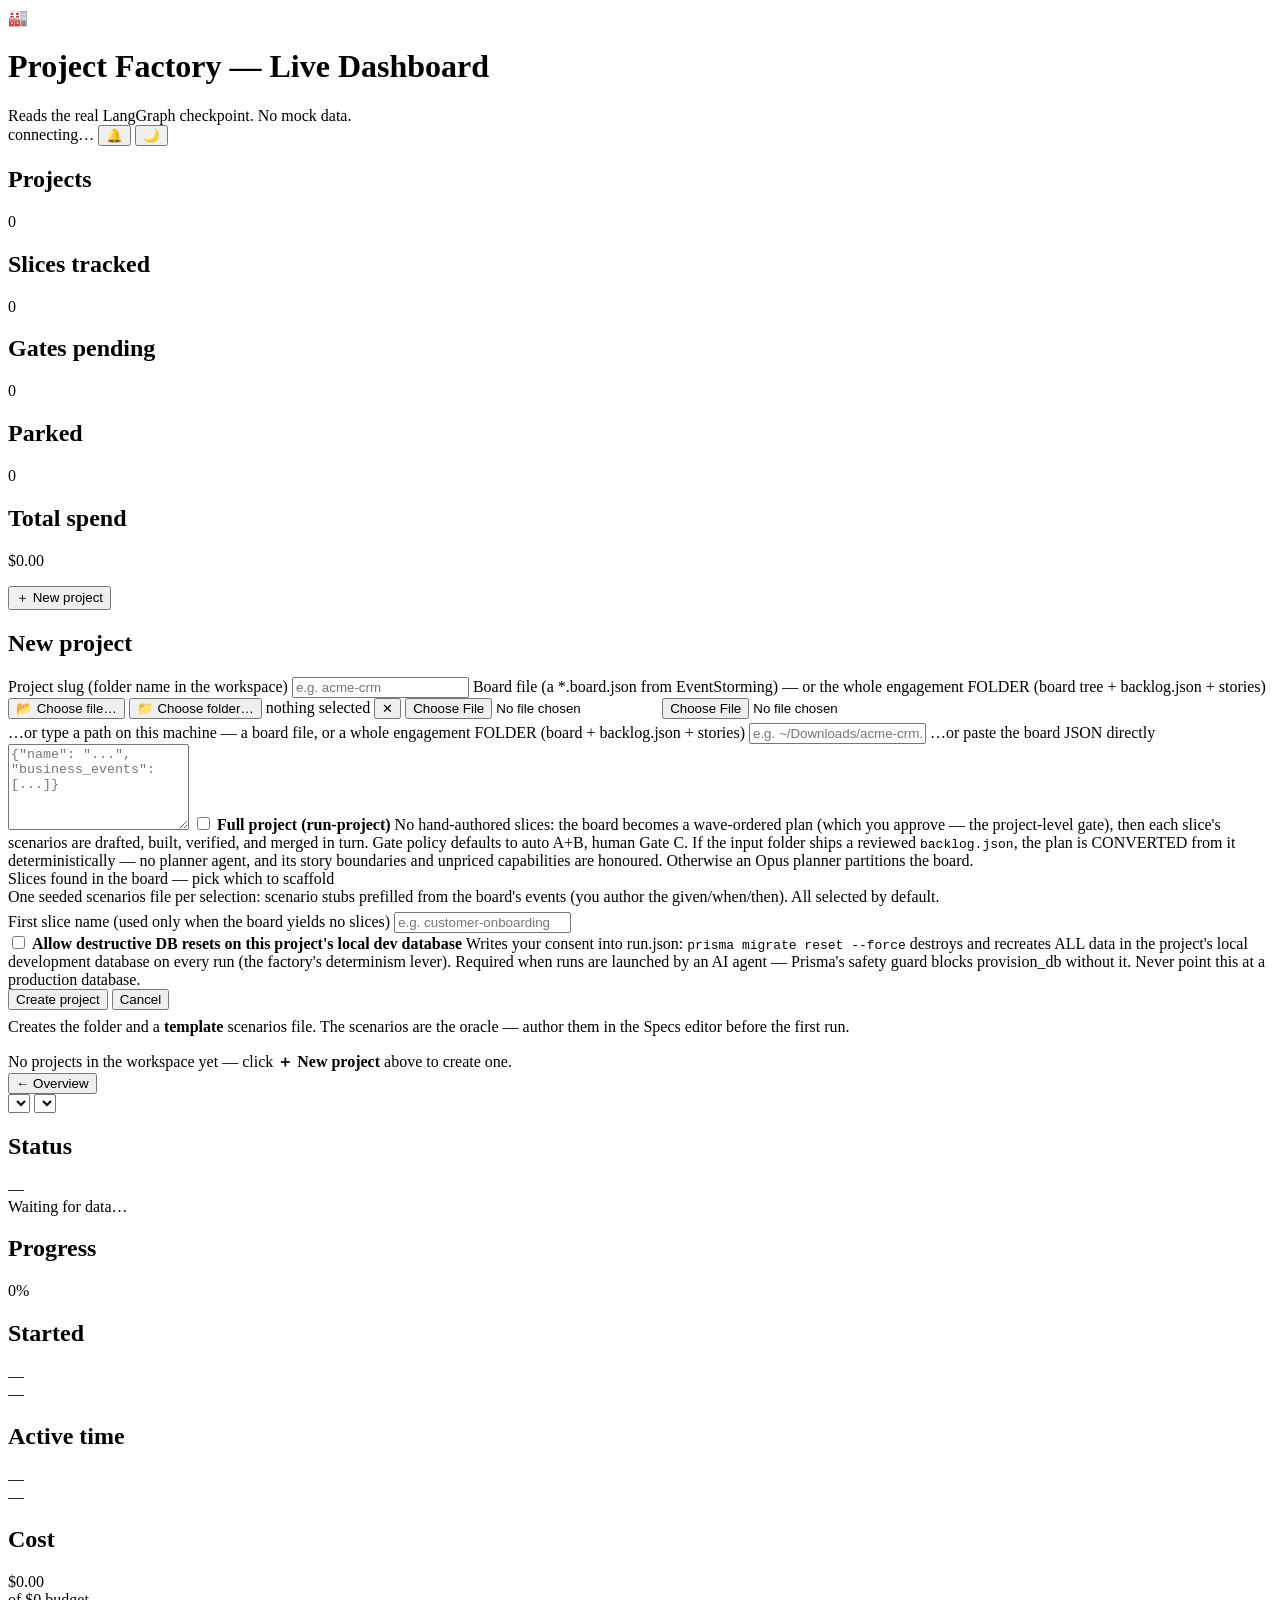
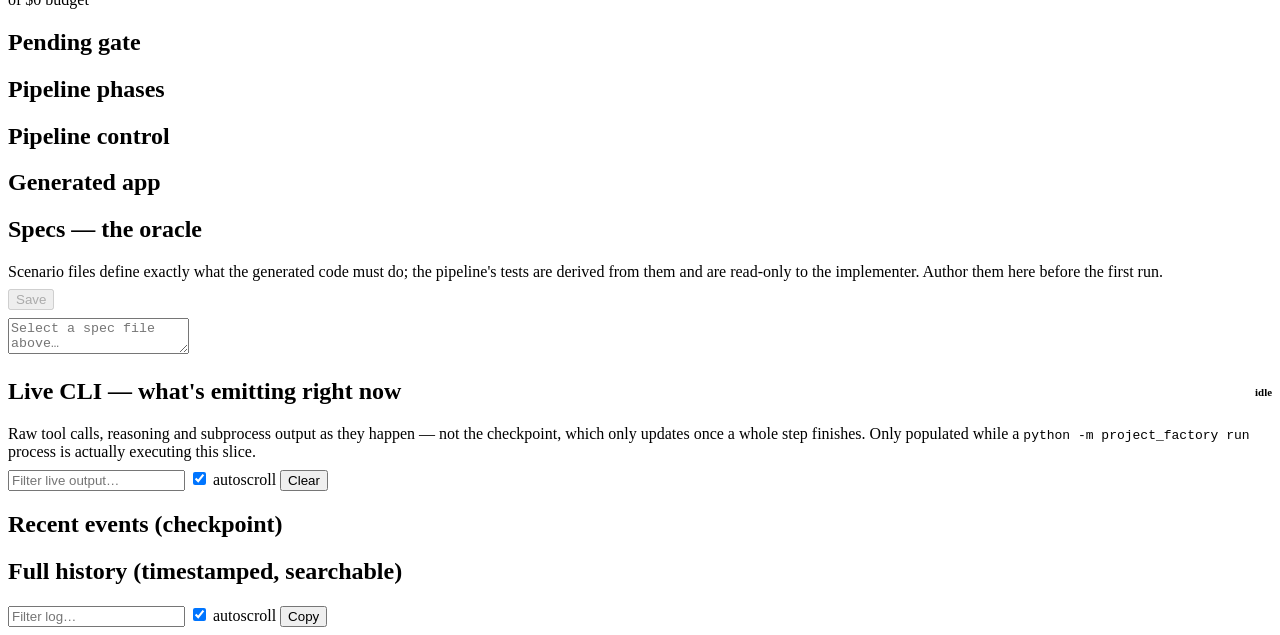
==== commit 17ed08e6: "feat(gates): decision register + UI/UX preview as project-level gates Two new human gates between pl" ====
--- a/dashboard/static/index.html
+++ b/dashboard/static/index.html
@@ -45,12 +45,15 @@
         <h2>New project</h2>
         <label class="form-label">Project slug (folder name in the workspace)</label>
         <input id="np-slug" placeholder="e.g. acme-crm" />
-        <label class="form-label">Board file (a *.board.json from EventStorming)</label>
+        <label class="form-label">Board file (a *.board.json from EventStorming) —
+          or the whole engagement FOLDER (board tree + backlog.json + stories)</label>
         <div class="control-row" style="margin-bottom:4px;">
           <button class="btn" id="np-board-pick">📂 Choose file…</button>
-          <span class="meta" id="np-board-file-name">no file selected</span>
+          <button class="btn" id="np-folder-pick">📁 Choose folder…</button>
+          <span class="meta" id="np-board-file-name">nothing selected</span>
           <button class="btn hidden" id="np-board-clear">✕</button>
           <input type="file" id="np-board-file" accept=".json,application/json" class="hidden" />
+          <input type="file" id="np-board-folder" webkitdirectory class="hidden" />
         </div>
         <label class="form-label">…or type a path on this machine — a board file,
           or a whole engagement FOLDER (board + backlog.json + stories)</label>
@@ -234,6 +237,6 @@
     </div>
   </div>
 
-<script src="/static/app.js?v=5"></script>
+<script src="/static/app.js?v=8"></script>
 </body>
 </html>
